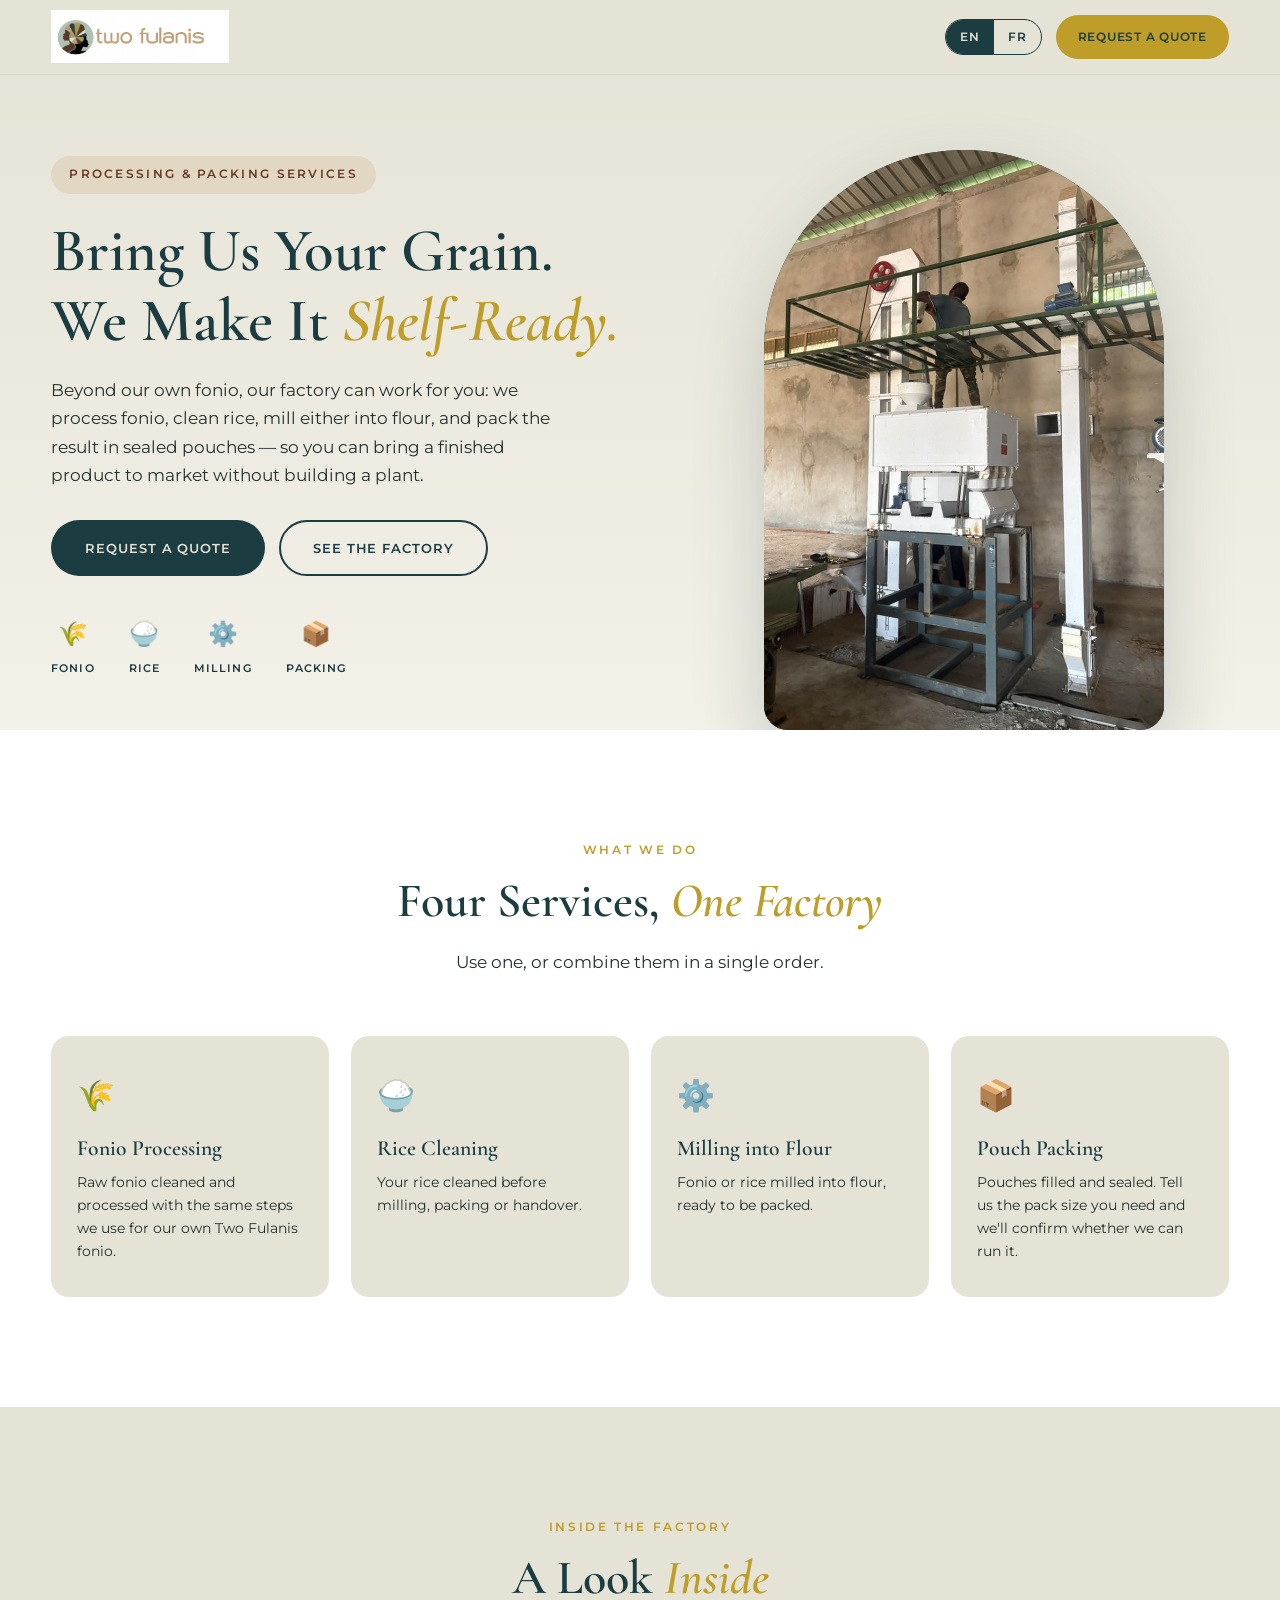
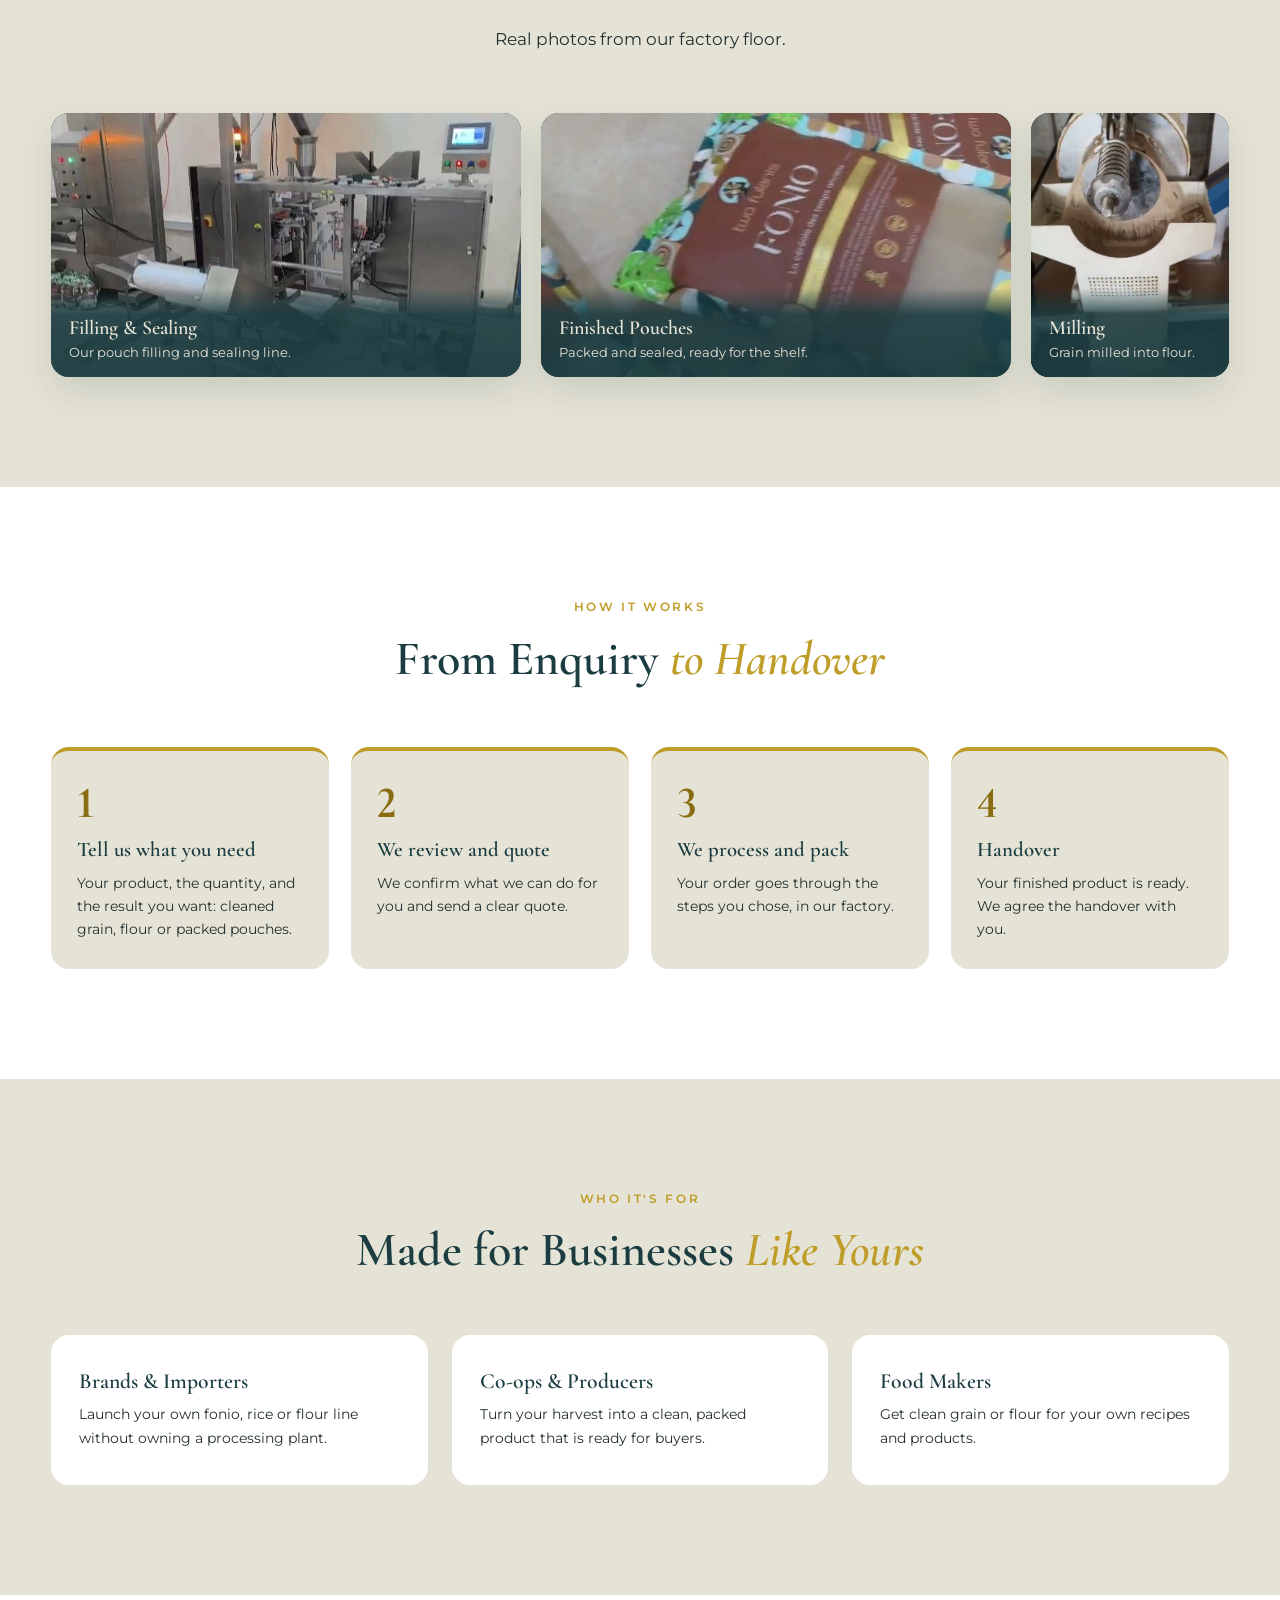
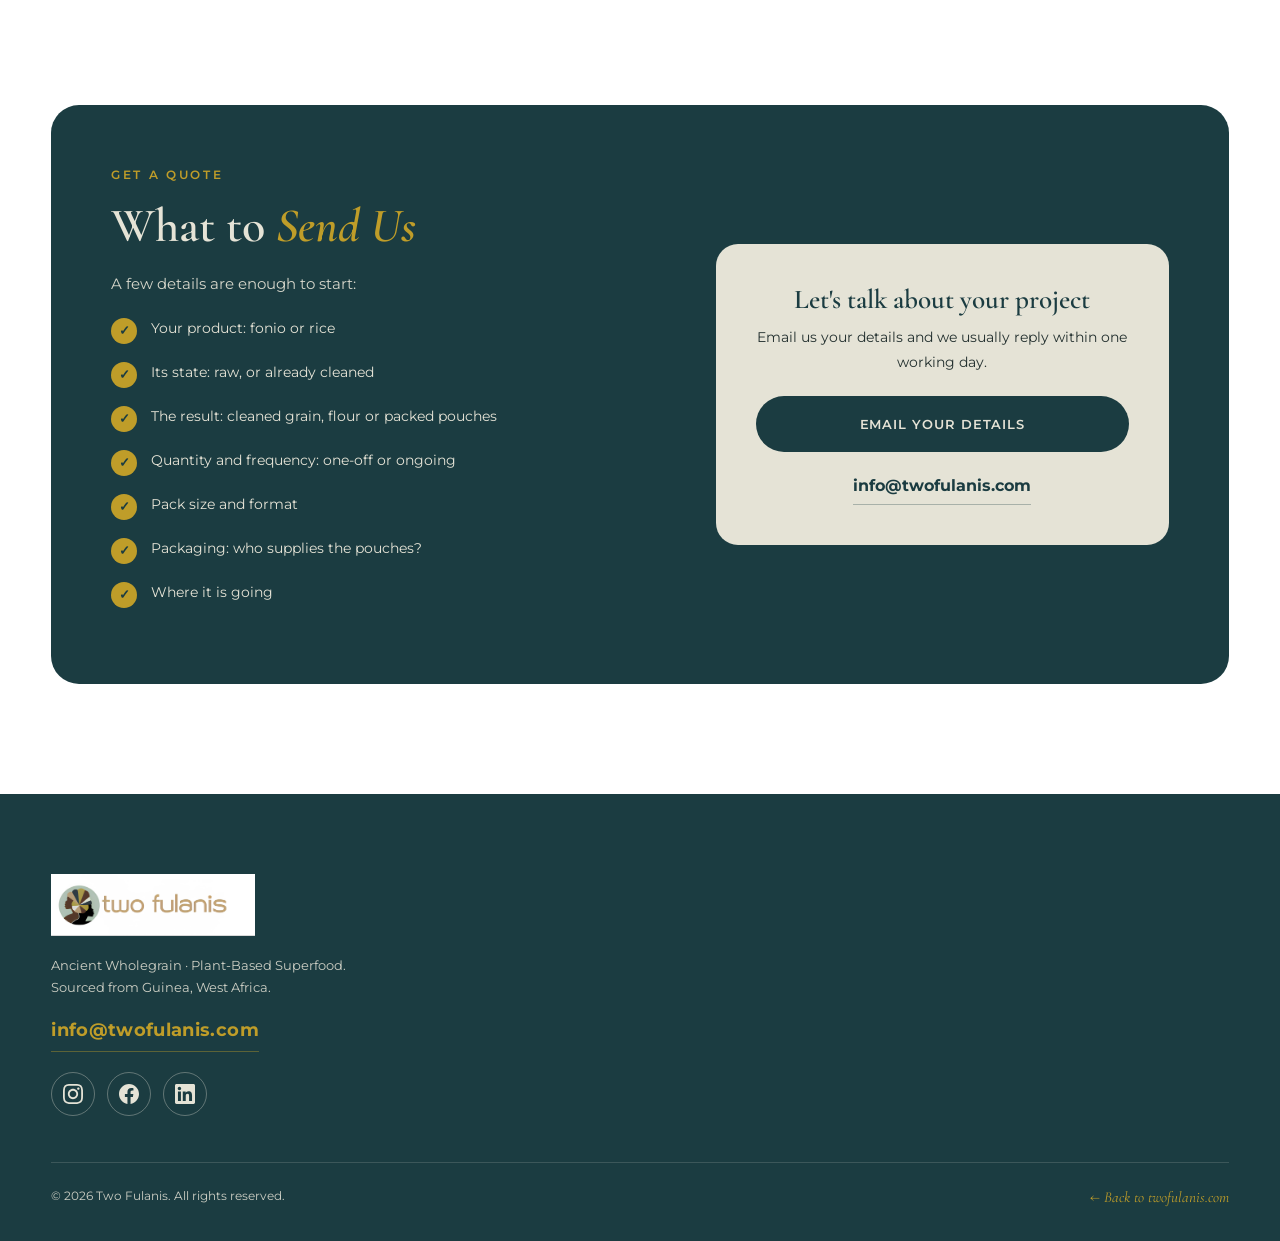
==== contract-processing/index.html @ 6b3ea6fb "Add unlisted processing and packing services page New page at /contract-processing/ pitching contrac" ====
<!DOCTYPE html>
<html lang="en">
<head>
<meta charset="UTF-8">
<meta name="viewport" content="width=device-width, initial-scale=1.0">
<title>Processing &amp; Packing Services — Two Fulanis</title>
<meta name="description" content="Fonio processing, rice cleaning, milling into flour, and pouch packing at the Two Fulanis factory in Guinea.">
<!-- Unlisted page: reachable only by direct link. Do not link it from the site, a sitemap or robots.txt. -->
<meta name="robots" content="noindex, nofollow">
<meta property="og:type" content="website">
<meta property="og:title" content="Processing &amp; Packing Services — Two Fulanis">
<meta property="og:description" content="We process fonio, clean rice, mill either into flour, and pack the result in sealed pouches.">
<meta property="og:url" content="https://twofulanis.com/contract-processing/">
<meta property="og:image" content="https://twofulanis.com/images/factory-line.jpg">
<link rel="preconnect" href="https://fonts.googleapis.com">
<link rel="preconnect" href="https://fonts.gstatic.com" crossorigin>
<link href="https://fonts.googleapis.com/css2?family=Cormorant+Garamond:ital,wght@0,400;0,500;0,600;0,700;1,400;1,500;1,600&family=Montserrat:wght@300;400;500;600;700&display=swap" rel="stylesheet">
<link rel="stylesheet" href="/style.css">
<link rel="stylesheet" href="/contract-processing/page.css">
</head>
<body>

<!-- ===== NAV ===== -->
<nav class="nav" id="navbar">
  <div class="container nav-inner">
    <a href="/" class="nav-logo"><img src="/images/img_01.png" alt="Two Fulanis — home" data-alt-fr="Two Fulanis — accueil"></a>
    <div class="nav-right">
      <div class="lang-toggle">
        <button id="btn-en" class="active" type="button" lang="en" aria-label="English" aria-pressed="true">EN</button>
        <button id="btn-fr" type="button" lang="fr" aria-label="Français" aria-pressed="false">FR</button>
      </div>
      <a href="mailto:info@twofulanis.com" data-mail class="nav-cta" data-en="Request a Quote" data-fr="Demander un devis">Request a Quote</a>
    </div>
  </div>
</nav>

<main id="main">

<!-- ===== HERO ===== -->
<section class="hero" id="top">
  <div class="container hero-grid">
    <div class="hero-text">
      <span class="hero-tag" data-en="Processing &amp; Packing Services" data-fr="Transformation et conditionnement à façon">Processing &amp; Packing Services</span>
      <h1 data-en="Bring Us Your Grain. <br>We Make It <em><span class='nb'>Shelf-Ready.</span></em>" data-fr="Confiez-nous vos céréales. <br>Nous les rendons <em>prêtes à la vente.</em>">Bring Us Your Grain. <br>We Make It <em><span class='nb'>Shelf-Ready.</span></em></h1>
      <p data-en="Beyond our own fonio, our factory can work for you: we process fonio, clean rice, mill either into flour, and pack the result in sealed pouches — so you can bring a finished product to market without building a plant." data-fr="En plus de notre propre fonio, notre usine peut travailler pour vous&nbsp;: nous transformons le fonio, nettoyons le riz, réduisons l'un ou l'autre en farine et conditionnons le produit en sachets scellés — pour que vous puissiez commercialiser un produit fini sans avoir à construire votre propre usine.">Beyond our own fonio, our factory can work for you: we process fonio, clean rice, mill either into flour, and pack the result in sealed pouches — so you can bring a finished product to market without building a plant.</p>
      <div class="hero-btns">
        <a href="mailto:info@twofulanis.com" data-mail class="btn btn-primary" data-en="Request a Quote" data-fr="Demander un devis">Request a Quote</a>
        <a href="#factory" class="btn btn-ghost" data-en="See the Factory" data-fr="Voir l'usine">See the Factory</a>
      </div>
      <div class="hero-badges">
        <div class="hbadge"><div class="ico" aria-hidden="true">🌾</div><div class="lbl" data-en="Fonio" data-fr="Fonio">Fonio</div></div>
        <div class="hbadge"><div class="ico" aria-hidden="true">🍚</div><div class="lbl" data-en="Rice" data-fr="Riz">Rice</div></div>
        <div class="hbadge"><div class="ico" aria-hidden="true">⚙️</div><div class="lbl" data-en="Milling" data-fr="Mouture">Milling</div></div>
        <div class="hbadge"><div class="ico" aria-hidden="true">📦</div><div class="lbl" data-en="Packing" data-fr="Conditionnement">Packing</div></div>
      </div>
    </div>
    <div class="hero-img">
      <img class="hero-photo" src="/images/factory-line.jpg" alt="Grain processing machine and bucket elevators in the Two Fulanis factory" data-alt-fr="Machine de transformation des grains et élévateurs à godets dans l'usine Two Fulanis" width="810" height="1080" fetchpriority="high">
    </div>
  </div>
</section>

<!-- ===== SERVICES ===== -->
<section class="section" id="services">
  <div class="container">
    <div class="why-head">
      <p class="eyebrow" data-en="What We Do" data-fr="Nos services">What We Do</p>
      <h2 data-en="Four Services, <em>One Factory</em>" data-fr="Quatre services, <em>une seule usine</em>">Four Services, <em>One Factory</em></h2>
      <p class="lead" data-en="Use one, or combine them in a single order." data-fr="Faites appel à un service ou combinez-les dans une même commande.">Use one, or combine them in a single order.</p>
    </div>
    <div class="why-grid">
      <div class="why-card">
        <div class="ico" aria-hidden="true">🌾</div>
        <h3 data-en="Fonio Processing" data-fr="Transformation du fonio">Fonio Processing</h3>
        <p data-en="Raw fonio cleaned and processed with the same steps we use for our own Two Fulanis fonio." data-fr="Fonio brut nettoyé et transformé selon les mêmes étapes que pour notre propre fonio Two Fulanis.">Raw fonio cleaned and processed with the same steps we use for our own Two Fulanis fonio.</p>
      </div>
      <div class="why-card">
        <div class="ico" aria-hidden="true">🍚</div>
        <h3 data-en="Rice Cleaning" data-fr="Nettoyage du riz">Rice Cleaning</h3>
        <p data-en="Your rice cleaned before milling, packing or handover." data-fr="Votre riz nettoyé avant mouture, conditionnement ou mise à disposition.">Your rice cleaned before milling, packing or handover.</p>
      </div>
      <div class="why-card">
        <div class="ico" aria-hidden="true">⚙️</div>
        <h3 data-en="Milling into Flour" data-fr="Mouture en farine">Milling into Flour</h3>
        <p data-en="Fonio or rice milled into flour, ready to be packed." data-fr="Fonio ou riz moulu en farine, prêt à être conditionné.">Fonio or rice milled into flour, ready to be packed.</p>
      </div>
      <div class="why-card">
        <div class="ico" aria-hidden="true">📦</div>
        <h3 data-en="Pouch Packing" data-fr="Conditionnement en sachets">Pouch Packing</h3>
        <p data-en="Pouches filled and sealed. Tell us the pack size you need and we'll confirm whether we can run it." data-fr="Sachets remplis et scellés. Indiquez-nous le format souhaité et nous vous confirmerons sa faisabilité.">Pouches filled and sealed. Tell us the pack size you need and we'll confirm whether we can run it.</p>
      </div>
    </div>
  </div>
</section>

<!-- ===== INSIDE THE FACTORY ===== -->
<section class="section factory" id="factory">
  <div class="container">
    <div class="why-head">
      <p class="eyebrow" data-en="Inside the Factory" data-fr="Au cœur de l'usine">Inside the Factory</p>
      <h2 data-en="A Look <em>Inside</em>" data-fr="Notre usine <em>en images</em>">A Look <em>Inside</em></h2>
      <p class="lead" data-en="Real photos from our factory floor." data-fr="De vraies photos, prises dans notre usine.">Real photos from our factory floor.</p>
    </div>
    <div class="reel-row">
      <figure class="reel land">
        <img src="/images/factory-pouch-line.jpg" alt="Pouch filling and sealing machine in the factory" data-alt-fr="Machine de remplissage et de scellage des sachets dans l'usine" width="640" height="360" loading="lazy" decoding="async">
        <figcaption>
          <strong data-en="Filling &amp; Sealing" data-fr="Remplissage et scellage">Filling &amp; Sealing</strong>
          <span data-en="Our pouch filling and sealing line." data-fr="Notre ligne de remplissage et de scellage des sachets.">Our pouch filling and sealing line.</span>
        </figcaption>
      </figure>
      <figure class="reel land">
        <img src="/images/factory-pouches.jpg" alt="A finished Two Fulanis fonio pouch" data-alt-fr="Un sachet de fonio Two Fulanis fini" width="640" height="360" loading="lazy" decoding="async">
        <figcaption>
          <strong data-en="Finished Pouches" data-fr="Sachets finis">Finished Pouches</strong>
          <span data-en="Packed and sealed, ready for the shelf." data-fr="Conditionnés et scellés, prêts pour la mise en rayon.">Packed and sealed, ready for the shelf.</span>
        </figcaption>
      </figure>
      <figure class="reel port">
        <img src="/images/factory-milling.jpg" alt="A mill discharging ground grain" data-alt-fr="Un moulin déversant du grain moulu" width="478" height="850" loading="lazy" decoding="async">
        <figcaption>
          <strong data-en="Milling" data-fr="Mouture">Milling</strong>
          <span data-en="Grain milled into flour." data-fr="Grain moulu en farine.">Grain milled into flour.</span>
        </figcaption>
      </figure>
    </div>
  </div>
</section>

<!-- ===== HOW IT WORKS ===== -->
<section class="section" id="how">
  <div class="container">
    <div class="why-head">
      <p class="eyebrow" data-en="How It Works" data-fr="Comment ça fonctionne">How It Works</p>
      <h2 data-en="From Enquiry <em>to Handover</em>" data-fr="De la demande <em>au produit fini</em>">From Enquiry <em>to Handover</em></h2>
    </div>
    <div class="steps">
      <div class="step-card">
        <div class="step-num" aria-hidden="true">1</div>
        <h3 data-en="Tell us what you need" data-fr="Dites-nous ce qu'il vous faut">Tell us what you need</h3>
        <p data-en="Your product, the quantity, and the result you want: cleaned grain, flour or packed pouches." data-fr="Votre produit, la quantité et le résultat souhaité&nbsp;: grain nettoyé, farine ou produit conditionné en sachets.">Your product, the quantity, and the result you want: cleaned grain, flour or packed pouches.</p>
      </div>
      <div class="step-card">
        <div class="step-num" aria-hidden="true">2</div>
        <h3 data-en="We review and quote" data-fr="Nous étudions et chiffrons votre demande">We review and quote</h3>
        <p data-en="We confirm what we can do for you and send a clear quote." data-fr="Nous confirmons ce que nous pouvons faire pour vous et vous envoyons un devis clair.">We confirm what we can do for you and send a clear quote.</p>
      </div>
      <div class="step-card">
        <div class="step-num" aria-hidden="true">3</div>
        <h3 data-en="We process and pack" data-fr="Nous transformons et conditionnons">We process and pack</h3>
        <p data-en="Your order goes through the steps you chose, in our factory." data-fr="Votre commande suit les étapes choisies, dans notre usine.">Your order goes through the steps you chose, in our factory.</p>
      </div>
      <div class="step-card">
        <div class="step-num" aria-hidden="true">4</div>
        <h3 data-en="Handover" data-fr="Mise à disposition">Handover</h3>
        <p data-en="Your finished product is ready. We agree the handover with you." data-fr="Votre produit fini est prêt. Nous convenons avec vous des modalités de mise à disposition.">Your finished product is ready. We agree the handover with you.</p>
      </div>
    </div>
  </div>
</section>

<!-- ===== WHO IT'S FOR ===== -->
<section class="section who" id="who">
  <div class="container">
    <div class="wholesale-head">
      <p class="eyebrow" data-en="Who It's For" data-fr="Pour qui&nbsp;?">Who It's For</p>
      <h2 data-en="Made for Businesses <em>Like Yours</em>" data-fr="Conçu pour des entreprises <em>comme la vôtre</em>">Made for Businesses <em>Like Yours</em></h2>
    </div>
    <div class="ws-grid">
      <div class="ws-card">
        <h3 data-en="Brands &amp; Importers" data-fr="Marques et importateurs">Brands &amp; Importers</h3>
        <p data-en="Launch your own fonio, rice or flour line without owning a processing plant." data-fr="Lancez votre propre gamme de fonio, de riz ou de farine sans posséder d'usine de transformation.">Launch your own fonio, rice or flour line without owning a processing plant.</p>
      </div>
      <div class="ws-card">
        <h3 data-en="Co-ops &amp; Producers" data-fr="Coopératives et producteurs">Co-ops &amp; Producers</h3>
        <p data-en="Turn your harvest into a clean, packed product that is ready for buyers." data-fr="Valorisez votre récolte&nbsp;: un produit propre et conditionné, prêt pour vos acheteurs.">Turn your harvest into a clean, packed product that is ready for buyers.</p>
      </div>
      <div class="ws-card">
        <h3 data-en="Food Makers" data-fr="Entreprises agroalimentaires">Food Makers</h3>
        <p data-en="Get clean grain or flour for your own recipes and products." data-fr="Obtenez des céréales nettoyées ou de la farine pour vos propres recettes et produits.">Get clean grain or flour for your own recipes and products.</p>
      </div>
    </div>
  </div>
</section>

<!-- ===== GET A QUOTE ===== -->
<section class="section quote" id="quote">
  <div class="container">
    <div class="cta-panel">
      <div>
        <p class="eyebrow" data-en="Get a Quote" data-fr="Obtenir un devis">Get a Quote</p>
        <h2 data-en="What to <em>Send Us</em>" data-fr="Les informations <em>à nous transmettre</em>">What to <em>Send Us</em></h2>
        <p class="cta-intro" data-en="A few details are enough to start:" data-fr="Quelques informations suffisent pour commencer&nbsp;:">A few details are enough to start:</p>
        <ul class="impact-list">
          <li><span class="tick" aria-hidden="true">✓</span><span data-en="Your product: fonio or rice" data-fr="Votre produit&nbsp;: fonio ou riz">Your product: fonio or rice</span></li>
          <li><span class="tick" aria-hidden="true">✓</span><span data-en="Its state: raw, or already cleaned" data-fr="Son état&nbsp;: brut ou déjà nettoyé">Its state: raw, or already cleaned</span></li>
          <li><span class="tick" aria-hidden="true">✓</span><span data-en="The result: cleaned grain, flour or packed pouches" data-fr="Le résultat&nbsp;: grain nettoyé, farine ou produit conditionné en sachets">The result: cleaned grain, flour or packed pouches</span></li>
          <li><span class="tick" aria-hidden="true">✓</span><span data-en="Quantity and frequency: one-off or ongoing" data-fr="La quantité et la fréquence&nbsp;: commande ponctuelle ou régulière">Quantity and frequency: one-off or ongoing</span></li>
          <li><span class="tick" aria-hidden="true">✓</span><span data-en="Pack size and format" data-fr="Le format et le poids des sachets">Pack size and format</span></li>
          <li><span class="tick" aria-hidden="true">✓</span><span data-en="Packaging: who supplies the pouches?" data-fr="L'emballage&nbsp;: qui fournit les sachets&nbsp;?">Packaging: who supplies the pouches?</span></li>
          <li><span class="tick" aria-hidden="true">✓</span><span data-en="Where it is going" data-fr="La destination">Where it is going</span></li>
        </ul>
      </div>
      <div class="cta-card">
        <h3 data-en="Let's talk about your project" data-fr="Parlons de votre projet">Let's talk about your project</h3>
        <p data-en="Email us your details and we usually reply within one working day." data-fr="Envoyez-nous ces informations par e-mail&nbsp;: nous répondons en général sous un jour ouvré.">Email us your details and we usually reply within one working day.</p>
        <a href="mailto:info@twofulanis.com" data-mail class="btn btn-primary" data-en="Email Your Details" data-fr="Envoyer ma demande">Email Your Details</a>
        <a href="mailto:info@twofulanis.com" data-mail class="cta-email">info@twofulanis.com</a>
      </div>
    </div>
  </div>
</section>

</main>

<!-- ===== FOOTER ===== -->
<footer class="footer">
  <div class="container">
    <div class="pfoot">
      <div>
        <img src="/images/img_01.png" alt="Two Fulanis">
        <p data-en="Ancient Wholegrain · Plant-Based Superfood. <br>Sourced from Guinea, West Africa." data-fr="Grain Entier Ancien · Superaliment Végétal. <br>Sourcé en Guinée, Afrique de l'Ouest.">Ancient Wholegrain · Plant-Based Superfood. <br>Sourced from Guinea, West Africa.</p>
        <p><a href="mailto:info@twofulanis.com" class="footer-email">info@twofulanis.com</a></p>
        <div class="footer-social">
          <a href="https://www.instagram.com/two_fulanis" target="_blank" rel="noopener noreferrer" aria-label="Instagram">
            <svg viewBox="0 0 24 24" aria-hidden="true" focusable="false"><path d="M12 2.163c3.204 0 3.584.012 4.85.07 3.252.148 4.771 1.691 4.919 4.919.058 1.265.069 1.645.069 4.849 0 3.205-.012 3.584-.069 4.849-.149 3.225-1.664 4.771-4.919 4.919-1.266.058-1.644.07-4.85.07-3.204 0-3.584-.012-4.849-.07-3.26-.149-4.771-1.699-4.919-4.92-.058-1.265-.07-1.644-.07-4.849 0-3.204.013-3.583.07-4.849.149-3.227 1.664-4.771 4.919-4.919 1.266-.057 1.645-.069 4.849-.069zm0-2.163c-3.259 0-3.667.014-4.947.072-4.358.2-6.78 2.618-6.98 6.98-.059 1.281-.073 1.689-.073 4.948 0 3.259.014 3.668.072 4.948.2 4.358 2.618 6.78 6.98 6.98 1.281.058 1.689.072 4.948.072 3.259 0 3.668-.014 4.948-.072 4.351-.2 6.78-2.618 6.98-6.98.059-1.28.073-1.689.073-4.948 0-3.259-.014-3.667-.072-4.947-.196-4.354-2.617-6.78-6.979-6.98-1.281-.059-1.69-.073-4.949-.073zm0 5.838c-3.403 0-6.162 2.759-6.162 6.162s2.759 6.163 6.162 6.163 6.162-2.759 6.162-6.163c0-3.403-2.759-6.162-6.162-6.162zm0 10.162c-2.209 0-4-1.79-4-4 0-2.209 1.791-4 4-4s4 1.791 4 4c0 2.21-1.791 4-4 4zm6.406-11.845c-.796 0-1.441.645-1.441 1.44s.645 1.44 1.441 1.44c.795 0 1.439-.645 1.439-1.44s-.644-1.44-1.439-1.44z"/></svg>
          </a>
          <a href="https://www.facebook.com/410612178807908" target="_blank" rel="noopener noreferrer" aria-label="Facebook">
            <svg viewBox="0 0 24 24" aria-hidden="true" focusable="false"><path d="M24 12.073c0-6.627-5.373-12-12-12s-12 5.373-12 12c0 5.99 4.388 10.954 10.125 11.854v-8.385H7.078v-3.47h3.047V9.43c0-3.007 1.792-4.669 4.533-4.669 1.312 0 2.686.235 2.686.235v2.953H15.83c-1.491 0-1.956.925-1.956 1.874v2.25h3.328l-.532 3.47h-2.796v8.385C19.612 23.027 24 18.062 24 12.073z"/></svg>
          </a>
          <a href="https://www.linkedin.com/company/two-fulanis" target="_blank" rel="noopener noreferrer" aria-label="LinkedIn">
            <svg viewBox="0 0 24 24" aria-hidden="true" focusable="false"><path d="M20.447 20.452h-3.554v-5.569c0-1.328-.027-3.037-1.852-3.037-1.853 0-2.136 1.445-2.136 2.939v5.667H9.351V9h3.414v1.561h.046c.477-.9 1.637-1.85 3.37-1.85 3.601 0 4.267 2.37 4.267 5.455v6.286zM5.337 7.433c-1.144 0-2.063-.926-2.063-2.065 0-1.138.92-2.063 2.063-2.063 1.14 0 2.064.925 2.064 2.063 0 1.139-.925 2.065-2.064 2.065zm1.782 13.019H3.555V9h3.564v11.452zM22.225 0H1.771C.792 0 0 .774 0 1.729v20.542C0 23.227.792 24 1.771 24h20.451C23.2 24 24 23.227 24 22.271V1.729C24 .774 23.2 0 22.222 0h.003z"/></svg>
          </a>
        </div>
      </div>
    </div>
    <div class="footer-bottom">
      <span data-en="© 2026 Two Fulanis. All rights reserved." data-fr="© 2026 Two Fulanis. Tous droits réservés.">© 2026 Two Fulanis. All rights reserved.</span>
      <a href="/" class="tag" data-en="← Back to twofulanis.com" data-fr="← Retour à twofulanis.com">← Back to twofulanis.com</a>
    </div>
  </div>
</footer>

<script src="/contract-processing/page.js"></script>
</body>
</html>
---- style.css ----
:root{
  --teal:#1b3c41;
  --gold:#bf9d29;
  --brown:#663a24;
  --sage:#a1c5b4;
  --sand:#cc9f74;
  --cream:#e5e3d6;
  --white:#ffffff;
  --ink:#23302f;
  --display:'Cormorant Garamond',serif;
  --body:'Montserrat',sans-serif;
}
*{margin:0;padding:0;box-sizing:border-box;}
html{scroll-behavior:smooth;-webkit-text-size-adjust:100%;}
body{font-family:var(--body);color:var(--ink);background:var(--white);line-height:1.7;overflow-x:hidden;}
img{max-width:100%;display:block;}
a{text-decoration:none;color:inherit;}
button{font-family:var(--body);cursor:pointer;}
.container{width:min(1180px,92%);margin:0 auto;}
.eyebrow{font-size:.75rem;letter-spacing:.22em;text-transform:uppercase;font-weight:600;color:var(--gold);margin-bottom:14px;}
h1,h2,h3{font-family:var(--display);font-weight:600;line-height:1.15;color:var(--teal);}
h2{font-size:clamp(1.9rem,4.5vw,3rem);margin-bottom:18px;}
h2 em,h1 em{font-style:italic;color:var(--gold);}
.section{padding:clamp(64px,9vw,110px) 0;}
.lead{font-size:clamp(.95rem,1.6vw,1.05rem);max-width:640px;}

/* ===== NAV ===== */
.nav{position:fixed;top:0;left:0;right:0;z-index:1000;background:rgba(229,227,214,.94);backdrop-filter:blur(10px);border-bottom:1px solid rgba(27,60,65,.08);transition:box-shadow .3s;}
.nav.scrolled{box-shadow:0 4px 24px rgba(27,60,65,.1);}
.nav-inner{display:flex;align-items:center;justify-content:space-between;gap:18px;padding:10px 0;}
.nav-logo img{height:54px;width:auto;}
.nav-links{display:flex;gap:26px;list-style:none;align-items:center;}
.nav-links a{font-size:.8rem;font-weight:500;letter-spacing:.06em;text-transform:uppercase;color:var(--teal);transition:color .2s;padding:8px 0;}
.nav-links a:hover{color:var(--gold);}
.nav-right{display:flex;align-items:center;gap:14px;}
.lang-toggle{display:flex;border:1.5px solid var(--teal);border-radius:30px;overflow:hidden;}
.lang-toggle button{background:transparent;border:none;padding:7px 14px;font-size:.72rem;font-weight:600;letter-spacing:.08em;color:var(--teal);transition:.2s;min-height:34px;}
.lang-toggle button.active{background:var(--teal);color:var(--cream);}
.nav-cta{background:var(--gold);color:var(--teal);padding:11px 22px;border-radius:30px;font-size:.78rem;font-weight:600;letter-spacing:.06em;text-transform:uppercase;transition:.25s;white-space:nowrap;}
.nav-cta:hover{background:var(--teal);color:var(--cream);}
.burger{display:none;background:transparent;border:none;width:46px;height:46px;flex-direction:column;justify-content:center;align-items:center;gap:6px;}
.burger span{display:block;width:26px;height:2.5px;background:var(--teal);border-radius:2px;transition:.3s;}
.burger.open span:nth-child(1){transform:translateY(8.5px) rotate(45deg);}
.burger.open span:nth-child(2){opacity:0;}
.burger.open span:nth-child(3){transform:translateY(-8.5px) rotate(-45deg);}
.mobile-menu{display:none;position:fixed;top:74px;left:0;right:0;bottom:0;background:var(--cream);z-index:999;padding:28px 6% 60px;flex-direction:column;gap:6px;overflow-y:auto;}
.mobile-menu.open{display:flex;}
.mobile-menu a{font-size:1.05rem;font-weight:500;color:var(--teal);padding:14px 4px;border-bottom:1px solid rgba(27,60,65,.1);}
.mobile-menu .nav-cta{margin-top:22px;text-align:center;padding:16px;border-radius:40px;font-size:.9rem;}
.mobile-menu .lang-toggle{margin-top:18px;align-self:flex-start;}
body.menu-locked{overflow:hidden;}

/* ===== HERO ===== */
.hero{padding:150px 0 0;background:linear-gradient(180deg,var(--cream) 0%,#f3f1e8 100%);overflow:hidden;}
.hero-grid{display:grid;grid-template-columns:1.05fr .95fr;gap:clamp(28px,5vw,64px);align-items:center;}
.hero-tag{display:inline-block;font-size:.72rem;letter-spacing:.2em;text-transform:uppercase;font-weight:600;color:var(--brown);background:rgba(204,159,116,.22);padding:9px 18px;border-radius:30px;margin-bottom:22px;}
.hero h1{font-size:clamp(2.5rem,6.4vw,4.4rem);margin-bottom:20px;}
.hero p{max-width:520px;margin-bottom:30px;font-size:clamp(.95rem,1.6vw,1.05rem);}
.hero-btns{display:flex;gap:14px;flex-wrap:wrap;margin-bottom:38px;}
.btn{display:inline-block;padding:15px 32px;border-radius:40px;font-size:.82rem;font-weight:600;letter-spacing:.07em;text-transform:uppercase;transition:.25s;border:2px solid transparent;}
.btn-primary{background:var(--teal);color:var(--cream);}
.btn-primary:hover{background:var(--gold);color:var(--teal);}
.btn-ghost{border-color:var(--teal);color:var(--teal);}
.btn-ghost:hover{background:var(--teal);color:var(--cream);}
.hero-badges{display:flex;gap:clamp(14px,3vw,34px);flex-wrap:wrap;padding-bottom:46px;}
.hbadge{text-align:center;}
.hbadge .ico{font-size:1.5rem;}
.hbadge .lbl{font-size:.68rem;letter-spacing:.1em;text-transform:uppercase;font-weight:600;color:var(--teal);margin-top:4px;}
.hero-img{position:relative;}
.hero-img img{width:100%;height:clamp(380px,52vw,620px);object-fit:cover;border-radius:300px 300px 24px 24px;box-shadow:0 30px 70px rgba(27,60,65,.22);}

/* ===== MARQUEE ===== */
.marquee{background:var(--teal);padding:16px 0;overflow:hidden;white-space:nowrap;}
.marquee-track{display:inline-block;animation:scroll 30s linear infinite;}
.marquee-track span{color:var(--cream);font-size:.78rem;letter-spacing:.18em;text-transform:uppercase;font-weight:500;margin:0 26px;}
.marquee-track .dot{color:var(--gold);}
@keyframes scroll{from{transform:translateX(0)}to{transform:translateX(-50%)}}
@media (prefers-reduced-motion:reduce){.marquee-track{animation:none;}html{scroll-behavior:auto;}}

/* ===== STORY ===== */
.story{background:var(--white);}
.story-grid{display:grid;grid-template-columns:.95fr 1.05fr;gap:clamp(30px,5vw,70px);align-items:center;}
.story-imgs{position:relative;}
.story-imgs .main{width:100%;height:clamp(340px,46vw,520px);object-fit:cover;border-radius:20px;}
.story-imgs .float{position:absolute;width:42%;height:46%;object-fit:cover;border-radius:16px;border:6px solid var(--white);bottom:-34px;right:-14px;box-shadow:0 18px 44px rgba(27,60,65,.2);}
.story-text p{margin-bottom:16px;font-size:.95rem;}
.stats{display:flex;gap:clamp(18px,4vw,44px);flex-wrap:wrap;margin-top:34px;}
.stat .num{font-family:var(--display);font-size:clamp(2rem,4vw,2.7rem);font-weight:700;color:var(--gold);line-height:1;}
.stat .cap{font-size:.72rem;letter-spacing:.06em;text-transform:uppercase;font-weight:600;color:var(--teal);margin-top:6px;}

/* ===== FARM ===== */
.farm{background:var(--cream);}
.farm-head{text-align:center;max-width:680px;margin:0 auto clamp(36px,6vw,60px);}
.farm-head .lead{margin:0 auto;}
.farm-grid{display:grid;grid-template-columns:repeat(4,1fr);gap:22px;}
.farm-card{background:var(--white);border-radius:18px;overflow:hidden;box-shadow:0 10px 30px rgba(27,60,65,.08);display:flex;flex-direction:column;}
.farm-card img{width:100%;height:220px;object-fit:cover;}
.farm-card .fc-body{padding:22px;}
.farm-card .step{font-size:.7rem;letter-spacing:.16em;text-transform:uppercase;font-weight:700;color:var(--gold);margin-bottom:8px;}
.farm-card p{font-size:.85rem;}
.facility{margin-top:clamp(36px,6vw,56px);background:var(--teal);border-radius:24px;padding:clamp(30px,5vw,56px);color:var(--cream);display:grid;grid-template-columns:1fr;gap:18px;text-align:center;}
.facility-img{width:100%;max-height:340px;object-fit:cover;border-radius:16px;margin-bottom:8px;}
.facility h3{color:var(--cream);font-size:clamp(1.5rem,3.4vw,2.2rem);}
.facility h3 em{color:var(--gold);font-style:italic;}
.facility p{max-width:760px;margin:0 auto;font-size:.93rem;color:rgba(229,227,214,.92);}

/* ===== WHY ===== */
.why-head{text-align:center;max-width:660px;margin:0 auto clamp(36px,6vw,60px);}
.why-head .lead{margin:0 auto;}
.why-grid{display:grid;grid-template-columns:repeat(4,1fr);gap:22px;}
.why-card{background:var(--cream);border-radius:18px;padding:34px 26px;transition:transform .25s,box-shadow .25s;}
.why-card:hover{transform:translateY(-6px);box-shadow:0 18px 40px rgba(27,60,65,.12);}
.why-card .ico{font-size:1.9rem;margin-bottom:14px;}
.why-card h3{font-size:1.35rem;margin-bottom:10px;}
.why-card p{font-size:.85rem;}

/* ===== PRODUCTS ===== */
.shop{background:linear-gradient(180deg,#f7f6ef,var(--white));}
.shop-head{text-align:center;max-width:700px;margin:0 auto clamp(36px,6vw,56px);}
.shop-head .lead{margin:0 auto;}
.shop-grid{display:grid;grid-template-columns:repeat(2,1fr);gap:clamp(22px,4vw,40px);max-width:920px;margin:0 auto;}
.product{background:var(--white);border:1px solid rgba(27,60,65,.1);border-radius:22px;overflow:hidden;box-shadow:0 12px 34px rgba(27,60,65,.08);display:flex;flex-direction:column;}
.product img{width:100%;height:clamp(280px,38vw,380px);object-fit:cover;}
.product .p-body{padding:26px;display:flex;flex-direction:column;flex:1;}
.product h3{font-size:1.6rem;margin-bottom:4px;}
.product .p-sub{font-size:.72rem;letter-spacing:.12em;text-transform:uppercase;font-weight:600;color:var(--gold);margin-bottom:12px;}
.product p{font-size:.88rem;}
.shop-cta{text-align:center;margin-top:clamp(30px,5vw,46px);}

/* ===== GALLERY ===== */
.gallery{padding:0 0 clamp(64px,9vw,100px);}
.gallery-grid{display:grid;grid-template-columns:repeat(3,1fr);gap:14px;}
.gallery-grid img{width:100%;height:clamp(200px,28vw,300px);object-fit:cover;border-radius:14px;transition:transform .3s;}
.gallery-grid img:hover{transform:scale(1.02);}

/* ===== FOUNDERS ===== */
.founders{background:var(--cream);}
.founders-head{text-align:center;margin-bottom:clamp(36px,6vw,60px);}
.founders-grid{display:grid;grid-template-columns:1fr 1fr;gap:clamp(28px,5vw,60px);align-items:start;}
.founder-col img{width:100%;aspect-ratio:4/5;object-fit:cover;border-radius:18px;box-shadow:0 18px 44px rgba(27,60,65,.16);margin-bottom:24px;}
.founder-col .eyebrow{margin-bottom:8px;}
.founder-col h3{font-size:clamp(1.5rem,3vw,2rem);margin-bottom:14px;}
.founder-col p{font-size:.9rem;margin-bottom:14px;}
.founder-col .sig{font-family:var(--display);font-style:italic;font-size:1.05rem;color:var(--brown);}

/* ===== RECIPES ===== */
.chef-box{display:grid;grid-template-columns:300px 1fr;gap:clamp(24px,4vw,46px);align-items:center;background:var(--white);border:1px solid rgba(27,60,65,.1);border-radius:22px;padding:clamp(22px,4vw,40px);margin-bottom:clamp(36px,6vw,56px);box-shadow:0 12px 34px rgba(27,60,65,.07);}
.chef-box img{width:100%;aspect-ratio:1/1;object-fit:cover;border-radius:50%;max-width:300px;margin:0 auto;}
.chef-box h3{font-size:clamp(1.4rem,3vw,1.9rem);margin-bottom:12px;}
.chef-box p{font-size:.9rem;margin-bottom:12px;}
.chef-box .quote{font-family:var(--display);font-style:italic;font-size:1.15rem;color:var(--brown);}
.recipes-head{text-align:center;margin-bottom:clamp(32px,5vw,50px);}
.recipes-grid{display:grid;grid-template-columns:repeat(3,1fr);gap:24px;}
.recipe-card{background:var(--white);border-radius:18px;overflow:hidden;box-shadow:0 12px 30px rgba(27,60,65,.09);cursor:pointer;transition:transform .25s,box-shadow .25s;border:none;text-align:left;padding:0;font-family:var(--body);}
.recipe-card:hover{transform:translateY(-6px);box-shadow:0 20px 44px rgba(27,60,65,.16);}
.recipe-card img{width:100%;height:230px;object-fit:cover;}
.recipe-card .rbody{padding:20px 22px 24px;}
.recipe-card .rtag{font-size:.7rem;letter-spacing:.14em;text-transform:uppercase;font-weight:700;color:var(--gold);margin-bottom:8px;}
.recipe-card h3{font-size:1.25rem;line-height:1.25;}
.recipe-card .see{display:inline-block;margin-top:12px;font-size:.74rem;font-weight:600;letter-spacing:.08em;text-transform:uppercase;color:var(--teal);border-bottom:2px solid var(--gold);padding-bottom:2px;}

/* ===== MODAL ===== */
.modal-overlay{display:none;position:fixed;inset:0;background:rgba(27,60,65,.6);z-index:2000;padding:18px;overflow-y:auto;}
.modal-overlay.open{display:flex;align-items:flex-start;justify-content:center;}
.modal{background:var(--white);border-radius:20px;max-width:760px;width:100%;margin:auto;overflow:hidden;position:relative;animation:pop .25s ease;}
@keyframes pop{from{transform:translateY(16px);opacity:0}to{transform:none;opacity:1}}
.modal-close{position:absolute;top:14px;right:14px;width:44px;height:44px;border-radius:50%;border:none;background:rgba(229,227,214,.95);color:var(--teal);font-size:1.2rem;font-weight:700;z-index:2;display:flex;align-items:center;justify-content:center;}
.modal img{width:100%;height:clamp(200px,32vw,300px);object-fit:cover;}
.modal-body{padding:clamp(22px,4vw,40px);}
.modal-body h3{font-size:clamp(1.5rem,3.4vw,2rem);margin-bottom:6px;}
.modal-body .rtag{font-size:.72rem;letter-spacing:.14em;text-transform:uppercase;font-weight:700;color:var(--gold);margin-bottom:18px;}
.modal-meta{display:flex;gap:26px;flex-wrap:wrap;background:var(--cream);border-radius:14px;padding:16px 22px;margin-bottom:24px;}
.modal-meta div{font-size:.8rem;}
.modal-meta .lbl{display:block;font-size:.66rem;letter-spacing:.12em;text-transform:uppercase;font-weight:700;color:var(--brown);}
.modal-body h4{font-family:var(--display);font-size:1.3rem;color:var(--teal);margin:22px 0 10px;}
.modal-body ul,.modal-body ol{padding-left:22px;font-size:.88rem;}
.modal-body li{margin-bottom:7px;}

/* ===== IMPACT ===== */
.impact{background:var(--teal);color:var(--cream);}
.impact h2{color:var(--cream);}
.impact-grid{display:grid;grid-template-columns:1.05fr .95fr;gap:clamp(30px,5vw,70px);align-items:center;}
.impact p{font-size:.93rem;color:rgba(229,227,214,.92);margin-bottom:14px;}
.impact-list{list-style:none;margin-top:24px;}
.impact-list li{display:flex;gap:14px;align-items:flex-start;margin-bottom:16px;font-size:.9rem;}
.impact-list .tick{flex:0 0 26px;height:26px;border-radius:50%;background:var(--gold);color:var(--teal);display:flex;align-items:center;justify-content:center;font-weight:700;font-size:.8rem;margin-top:2px;}
.impact-img img{width:100%;height:clamp(320px,44vw,520px);object-fit:cover;border-radius:22px;box-shadow:0 24px 60px rgba(0,0,0,.3);}

/* ===== WHOLESALE ===== */
.wholesale-head{text-align:center;max-width:700px;margin:0 auto clamp(36px,6vw,56px);}
.wholesale-head .lead{margin:0 auto;}
.ws-grid{display:grid;grid-template-columns:repeat(3,1fr);gap:24px;}
.ws-card{background:var(--cream);border-radius:18px;padding:34px 28px;}
.ws-card h3{font-size:1.35rem;margin-bottom:10px;}
.ws-card p{font-size:.87rem;}
.ws-cta{text-align:center;margin-top:clamp(30px,5vw,46px);}

/* ===== CONTACT ===== */
.contact{background:var(--cream);}
.contact-head{text-align:center;max-width:680px;margin:0 auto clamp(34px,5vw,50px);}
.contact-head .lead{margin:0 auto;}
.form{max-width:720px;margin:0 auto;background:var(--white);border-radius:22px;padding:clamp(24px,5vw,46px);box-shadow:0 16px 44px rgba(27,60,65,.1);}
.form-row{display:grid;grid-template-columns:1fr 1fr;gap:18px;}
.field{margin-bottom:18px;}
.field label{display:block;font-size:.72rem;letter-spacing:.1em;text-transform:uppercase;font-weight:600;color:var(--teal);margin-bottom:7px;}
.field input,.field select,.field textarea{width:100%;border:1.5px solid rgba(27,60,65,.18);border-radius:12px;padding:14px 16px;font-family:var(--body);font-size:.92rem;color:var(--ink);background:#fbfaf5;min-height:48px;}
.field textarea{min-height:130px;resize:vertical;}
.field input:focus,.field select:focus,.field textarea:focus{outline:2px solid var(--gold);border-color:var(--gold);}
.form .btn{width:100%;border:none;font-size:.88rem;}
.form-success{display:none;margin-top:16px;background:rgba(161,197,180,.3);border:1.5px solid var(--sage);color:var(--teal);border-radius:12px;padding:14px 18px;font-size:.86rem;font-weight:500;}
.form-success.show{display:block;}
.form-error{display:none;margin-top:16px;background:rgba(204,159,116,.18);border:1.5px solid var(--sand);color:var(--brown);border-radius:12px;padding:14px 18px;font-size:.86rem;font-weight:500;}
.form-error.show{display:block;}
.form button[disabled]{opacity:.6;cursor:wait;}

/* ===== FOOTER ===== */
.footer{background:var(--teal);color:rgba(229,227,214,.88);padding:clamp(50px,8vw,80px) 0 30px;}
.footer-grid{display:grid;grid-template-columns:1.4fr 1fr 1fr 1fr;gap:clamp(28px,5vw,50px);margin-bottom:46px;}
.footer img{height:62px;width:auto;margin-bottom:18px;}
.footer p{font-size:.84rem;margin-bottom:10px;}
.footer a:hover{color:var(--gold);}
.footer-email{display:inline-block;font-size:1.1rem;font-weight:700;color:var(--gold);letter-spacing:.02em;padding:6px 0;border-bottom:1.5px solid rgba(191,157,41,.4);transition:.2s;}
.footer-email:hover{color:var(--cream);border-bottom-color:var(--cream);}
.footer-social{display:flex;gap:12px;margin-top:20px;}
.footer-social a{display:flex;align-items:center;justify-content:center;width:44px;height:44px;border-radius:50%;border:1.5px solid rgba(229,227,214,.35);color:var(--cream);transition:.2s;}
.footer-social a:hover{background:var(--gold);border-color:var(--gold);color:var(--teal);}
.footer-social a:focus-visible{outline:2px solid var(--gold);outline-offset:3px;}
.footer-social svg{width:20px;height:20px;fill:currentColor;}
.footer h4{font-family:var(--display);color:var(--cream);font-size:1.15rem;margin-bottom:14px;}
.footer ul{list-style:none;}
.footer ul li{margin-bottom:9px;font-size:.84rem;}
.footer-bottom{border-top:1px solid rgba(229,227,214,.16);padding-top:22px;display:flex;justify-content:space-between;gap:14px;flex-wrap:wrap;font-size:.78rem;}
.footer-bottom .tag{font-family:var(--display);font-style:italic;color:var(--gold);font-size:.95rem;}

/* ===== RESPONSIVE ===== */
@media (max-width:1024px){
  .farm-grid,.why-grid{grid-template-columns:repeat(2,1fr);}
  .recipes-grid{grid-template-columns:repeat(2,1fr);}
  .ws-grid{grid-template-columns:1fr;max-width:560px;margin:0 auto;}
  .footer-grid{grid-template-columns:1fr 1fr;}
}
@media (max-width:900px){
  .nav-links,.nav-right .nav-cta{display:none;}
  .nav-right .lang-toggle{display:flex;}
  .nav-right .lang-toggle button{padding:6px 11px;font-size:.68rem;min-height:32px;}
  .burger{display:flex;}
  .hero{padding-top:118px;}
  .hero-grid{grid-template-columns:1fr;}
  .hero-img{order:-1;}
  .hero-img img{height:clamp(300px,62vw,440px);border-radius:200px 200px 20px 20px;object-position:center 15%;}
  .hero h1,.hero p{max-width:100%;}
  .story-grid,.impact-grid,.founders-grid{grid-template-columns:1fr;}
  .story-imgs{margin-bottom:34px;}
  .impact-img{order:-1;}
  .chef-box{grid-template-columns:1fr;text-align:center;}
  .chef-box img{max-width:220px;}
}
@media (max-width:640px){
  .farm-grid,.why-grid,.shop-grid,.recipes-grid{grid-template-columns:1fr;}
  .gallery-grid{grid-template-columns:repeat(2,1fr);gap:10px;}
  .gallery-grid img{height:160px;}
  .form-row{grid-template-columns:1fr;gap:0;}
  .footer-grid{grid-template-columns:1fr;}
  .footer-bottom{flex-direction:column;align-items:flex-start;}
  .hero-btns .btn{width:100%;text-align:center;}
  .stats{gap:22px;}
  .story-imgs .float{display:none;}
  .modal-overlay{padding:10px;}
  .modal-meta{gap:16px;padding:14px 16px;}
}
---- contract-processing/page.css ----
/* ===== Processing & Packing page =====
   Loaded after /style.css and reuses its tokens (--teal, --gold, --cream ...).
   Only holds what the main stylesheet does not already provide. */

html{scroll-padding-top:90px;}
.lang-toggle button:focus-visible{outline:2px solid var(--gold);outline-offset:-3px;}

/* a longer headline than the main page's, so slightly smaller; keep "Shelf-Ready." on one line */
.hero h1{font-size:clamp(2.2rem,5.2vw,3.8rem);}
.nb{white-space:nowrap;}

/* hero photo, framed in the site's arch shape */
.hero-img{display:flex;justify-content:center;}
.hero-img .hero-photo{display:block;width:100%;max-width:400px;height:clamp(430px,46vw,580px);object-fit:cover;object-position:center 38%;border-radius:200px 200px 24px 24px;box-shadow:0 30px 70px rgba(27,60,65,.22);background:var(--teal);}

/* ===== INSIDE THE FACTORY ===== */
.factory{background:var(--cream);}
/* flex-grow equals each photo's aspect ratio, so all three tiles come out the same height */
.reel-row{display:flex;gap:20px;align-items:flex-start;}
.reel{position:relative;margin:0;min-width:0;border-radius:18px;overflow:hidden;background:var(--teal);box-shadow:0 14px 36px rgba(27,60,65,.14);}
.reel.land{flex:1.778 1 0;}
.reel.port{flex:.75 1 0;}
.reel img{display:block;width:100%;height:auto;object-fit:cover;}
.reel.land img{aspect-ratio:16/9;}
.reel.port img{aspect-ratio:3/4;}
.reel figcaption{position:absolute;left:0;right:0;bottom:0;padding:28px 18px 14px;background:linear-gradient(0deg,rgba(27,60,65,.92) 0%,rgba(27,60,65,.86) 70%,rgba(27,60,65,0) 100%);color:var(--cream);}
.reel figcaption strong{display:block;font-family:var(--display);font-size:1.25rem;font-weight:600;line-height:1.2;}
.reel figcaption span{display:block;font-size:.8rem;margin-top:2px;}

/* ===== SERVICES ===== */
#services .why-card:hover{transform:none;box-shadow:none;}

/* ===== HOW IT WORKS ===== */
.steps{display:grid;grid-template-columns:repeat(4,1fr);gap:22px;}
.step-card{background:var(--cream);border-radius:18px;border-top:4px solid var(--gold);padding:30px 26px 28px;}
.step-num{font-family:var(--display);font-size:2.8rem;font-weight:700;line-height:1;font-variant-numeric:lining-nums;color:#8a6d12;margin-bottom:12px;}
.step-card h3{font-size:1.3rem;margin-bottom:10px;}
.step-card p{font-size:.85rem;}

/* ===== WHO IT'S FOR ===== */
.who{background:var(--cream);}
.who .ws-card{background:var(--white);}

/* ===== GET A QUOTE ===== */
.cta-panel{display:grid;grid-template-columns:1.1fr .9fr;gap:clamp(26px,4vw,56px);align-items:center;background:var(--teal);color:var(--cream);border-radius:28px;padding:clamp(28px,5vw,60px);}
.cta-panel h2{color:var(--cream);}
.cta-intro{font-size:.93rem;color:rgba(229,227,214,.92);}
.cta-panel .impact-list{margin-top:18px;}
.cta-card{background:var(--cream);color:var(--ink);border-radius:22px;padding:clamp(24px,4vw,40px);text-align:center;}
.cta-card h3{font-size:1.7rem;margin-bottom:10px;}
.cta-card p{font-size:.9rem;margin-bottom:22px;}
.cta-card .btn{display:block;}
.cta-email{display:inline-block;margin-top:16px;padding:4px 0;font-weight:700;color:var(--teal);border-bottom:1.5px solid rgba(27,60,65,.3);transition:.2s;}
.cta-email:hover{color:var(--gold);border-bottom-color:var(--gold);}

/* ===== FOOTER ===== */
.pfoot{display:flex;justify-content:space-between;gap:40px;flex-wrap:wrap;margin-bottom:46px;}
.footer-bottom a.tag:hover{color:var(--cream);}

/* ===== RESPONSIVE ===== */
@media (max-width:1024px){
  .steps{grid-template-columns:repeat(2,1fr);}
  /* two landscape photos side by side, the portrait one centred below, so captions never swamp a narrow tile */
  .reel-row{flex-wrap:wrap;}
  .reel.land{flex:1 1 calc(50% - 10px);}
  .reel.port{flex:none;width:100%;max-width:420px;margin:0 auto;}
}
@media (max-width:900px){
  .hero-img .hero-photo{max-width:320px;height:clamp(380px,100vw,450px);border-radius:160px 160px 20px 20px;}
  .cta-panel{grid-template-columns:1fr;}
  /* the nav's quote button is hidden on phones, so put the text and its buttons before the photo */
  .hero-img{order:0;}
}
@media (max-width:760px){
  .reel-row{flex-direction:column;align-items:stretch;gap:16px;}
  .reel.land,.reel.port{flex:none;width:100%;}
  .reel.port{max-width:420px;margin:0 auto;}
}
@media (max-width:640px){
  .steps{grid-template-columns:1fr;}
  .cta-card .btn{padding:15px 18px;}
}
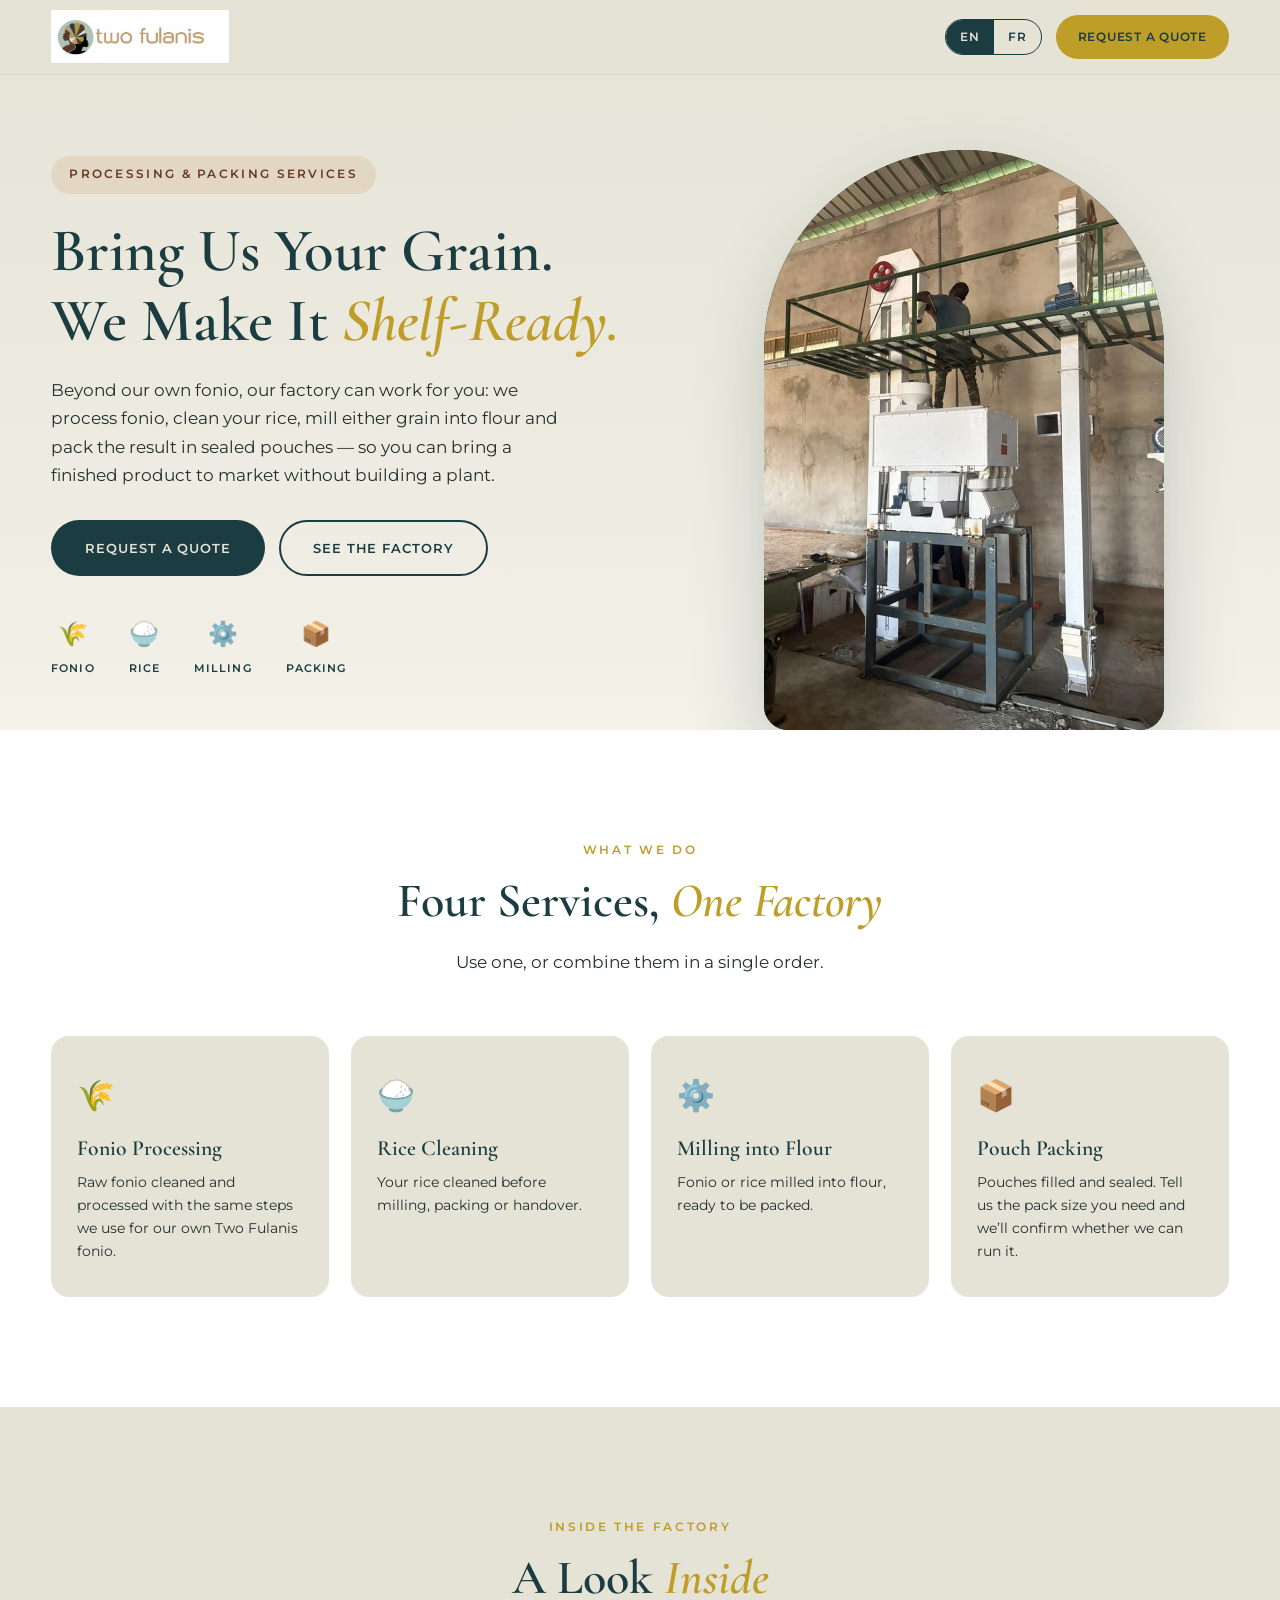
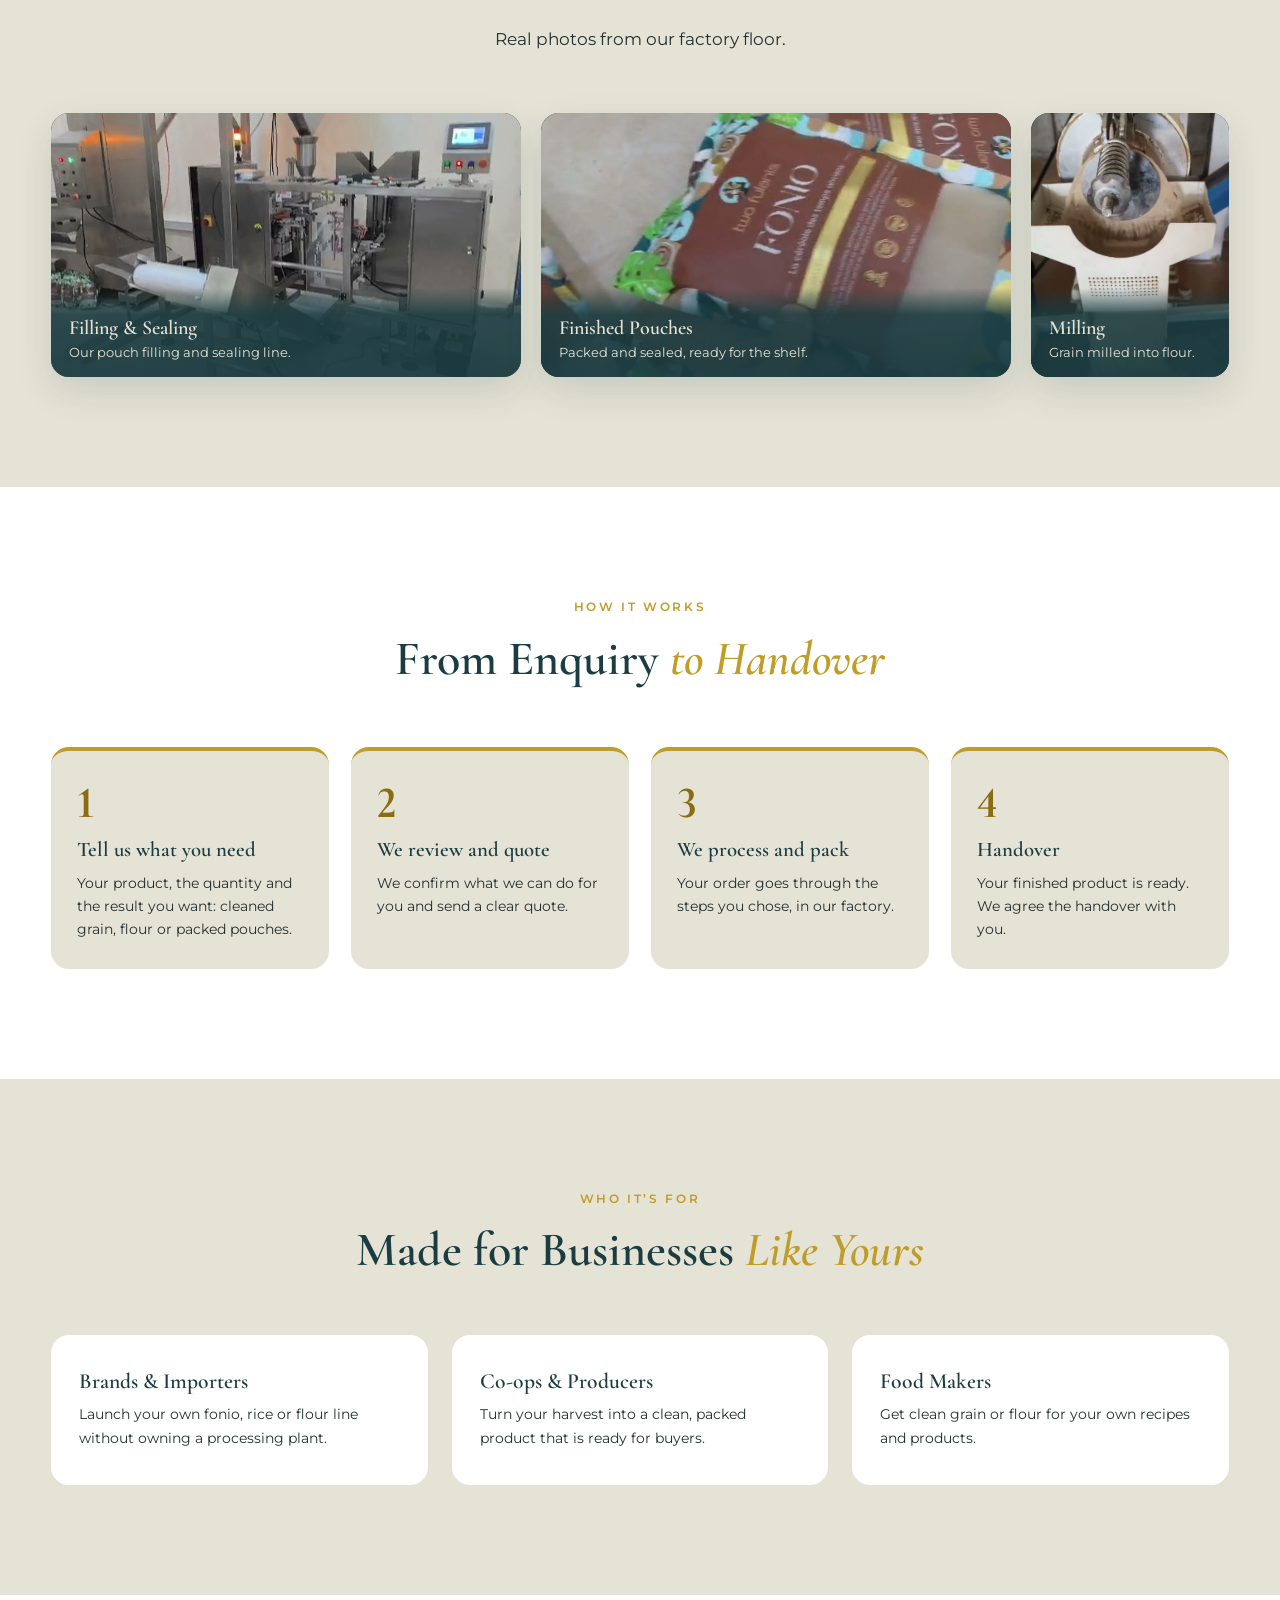
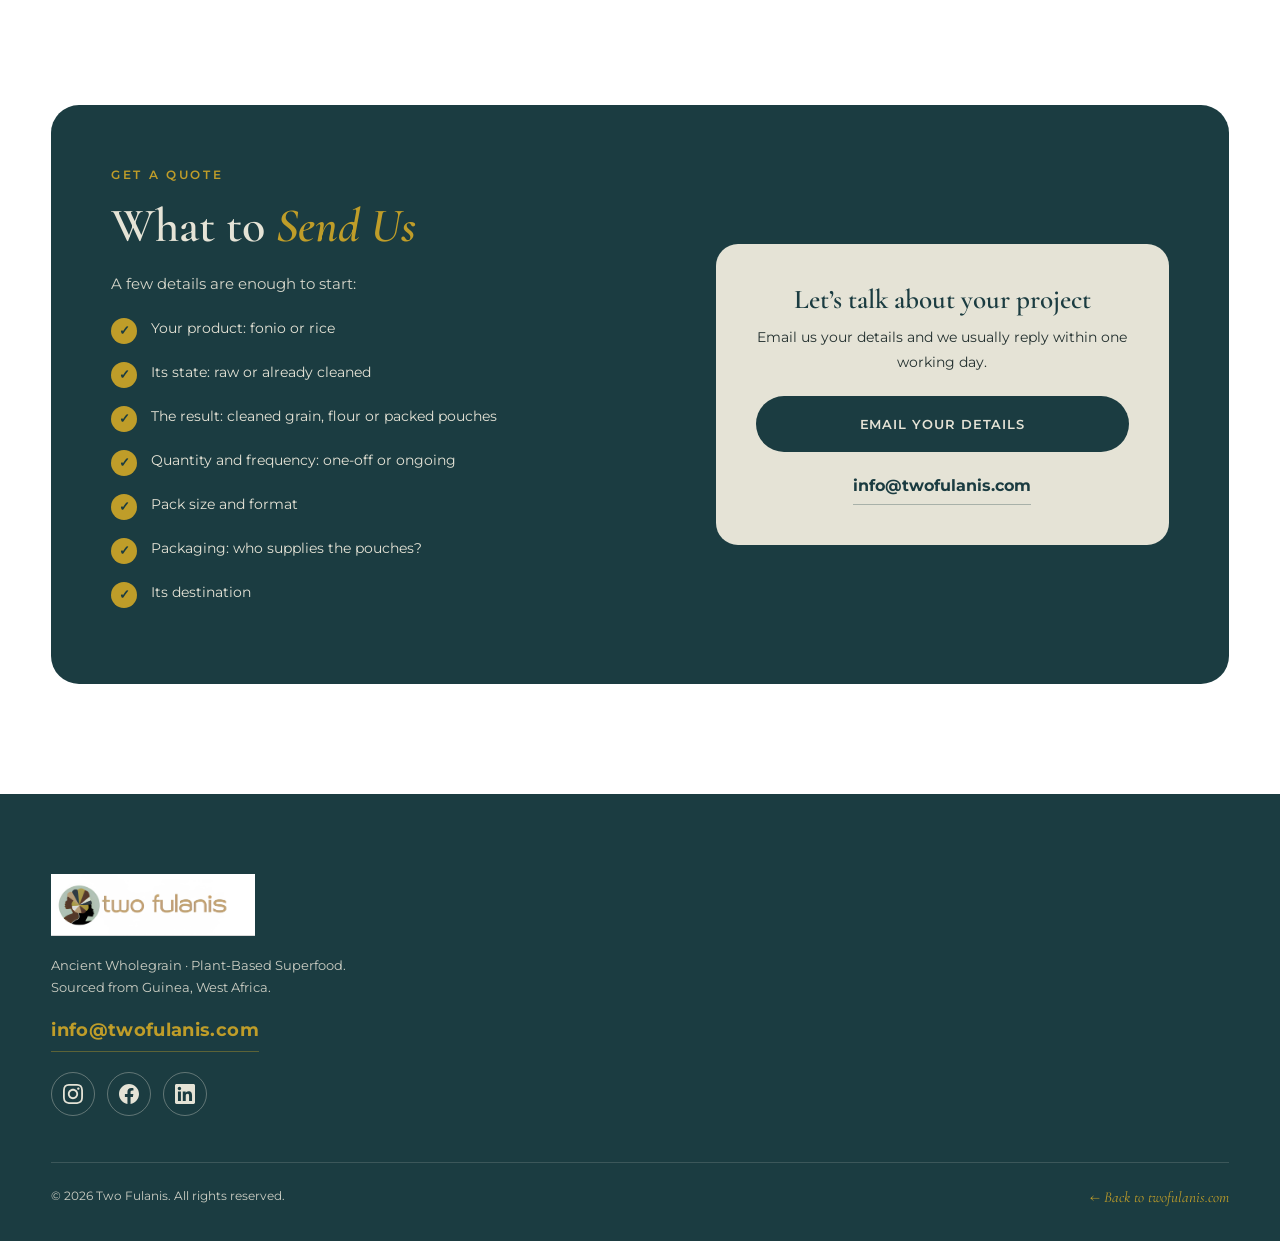
==== commit bfb2b582: "Proofread English, metric French recipes, fix desktop menu English (both pages and recipes): - Fix g" ====
--- a/contract-processing/index.html
+++ b/contract-processing/index.html
@@ -4,12 +4,12 @@
 <meta charset="UTF-8">
 <meta name="viewport" content="width=device-width, initial-scale=1.0">
 <title>Processing &amp; Packing Services — Two Fulanis</title>
-<meta name="description" content="Fonio processing, rice cleaning, milling into flour, and pouch packing at the Two Fulanis factory in Guinea.">
+<meta name="description" content="Fonio processing, rice cleaning, milling into flour and pouch packing at the Two Fulanis factory in Guinea.">
 <!-- Unlisted page: reachable only by direct link. Do not link it from the site, a sitemap or robots.txt. -->
 <meta name="robots" content="noindex, nofollow">
 <meta property="og:type" content="website">
 <meta property="og:title" content="Processing &amp; Packing Services — Two Fulanis">
-<meta property="og:description" content="We process fonio, clean rice, mill either into flour, and pack the result in sealed pouches.">
+<meta property="og:description" content="We process fonio, clean your rice, mill either grain into flour and pack the result in sealed pouches.">
 <meta property="og:url" content="https://twofulanis.com/contract-processing/">
 <meta property="og:image" content="https://twofulanis.com/images/factory-line.jpg">
 <link rel="preconnect" href="https://fonts.googleapis.com">
@@ -42,10 +42,10 @@
     <div class="hero-text">
       <span class="hero-tag" data-en="Processing &amp; Packing Services" data-fr="Transformation et conditionnement à façon">Processing &amp; Packing Services</span>
       <h1 data-en="Bring Us Your Grain. <br>We Make It <em><span class='nb'>Shelf-Ready.</span></em>" data-fr="Confiez-nous vos céréales. <br>Nous les rendons <em>prêtes à la vente.</em>">Bring Us Your Grain. <br>We Make It <em><span class='nb'>Shelf-Ready.</span></em></h1>
-      <p data-en="Beyond our own fonio, our factory can work for you: we process fonio, clean rice, mill either into flour, and pack the result in sealed pouches — so you can bring a finished product to market without building a plant." data-fr="En plus de notre propre fonio, notre usine peut travailler pour vous&nbsp;: nous transformons le fonio, nettoyons le riz, réduisons l'un ou l'autre en farine et conditionnons le produit en sachets scellés — pour que vous puissiez commercialiser un produit fini sans avoir à construire votre propre usine.">Beyond our own fonio, our factory can work for you: we process fonio, clean rice, mill either into flour, and pack the result in sealed pouches — so you can bring a finished product to market without building a plant.</p>
+      <p data-en="Beyond our own fonio, our factory can work for you: we process fonio, clean your rice, mill either grain into flour and pack the result in sealed pouches — so you can bring a finished product to market without building a plant." data-fr="En plus de notre propre fonio, notre usine peut travailler pour vous&nbsp;: nous transformons le fonio, nettoyons le riz, réduisons l’un ou l’autre en farine et conditionnons votre production en sachets scellés, pour que vous puissiez commercialiser un produit fini sans investir dans une unité de production.">Beyond our own fonio, our factory can work for you: we process fonio, clean your rice, mill either grain into flour and pack the result in sealed pouches — so you can bring a finished product to market without building a plant.</p>
       <div class="hero-btns">
         <a href="mailto:info@twofulanis.com" data-mail class="btn btn-primary" data-en="Request a Quote" data-fr="Demander un devis">Request a Quote</a>
-        <a href="#factory" class="btn btn-ghost" data-en="See the Factory" data-fr="Voir l'usine">See the Factory</a>
+        <a href="#factory" class="btn btn-ghost" data-en="See the Factory" data-fr="Voir l’usine">See the Factory</a>
       </div>
       <div class="hero-badges">
         <div class="hbadge"><div class="ico" aria-hidden="true">🌾</div><div class="lbl" data-en="Fonio" data-fr="Fonio">Fonio</div></div>
@@ -55,7 +55,7 @@
       </div>
     </div>
     <div class="hero-img">
-      <img class="hero-photo" src="/images/factory-line.jpg" alt="Grain processing machine and bucket elevators in the Two Fulanis factory" data-alt-fr="Machine de transformation des grains et élévateurs à godets dans l'usine Two Fulanis" width="810" height="1080" fetchpriority="high">
+      <img class="hero-photo" src="/images/factory-line.jpg" alt="Grain processing machine and bucket elevators in the Two Fulanis factory" data-alt-fr="Machine de transformation des grains et élévateurs à godets dans l’usine Two Fulanis" width="810" height="1080" fetchpriority="high">
     </div>
   </div>
 </section>
@@ -87,7 +87,7 @@
       <div class="why-card">
         <div class="ico" aria-hidden="true">📦</div>
         <h3 data-en="Pouch Packing" data-fr="Conditionnement en sachets">Pouch Packing</h3>
-        <p data-en="Pouches filled and sealed. Tell us the pack size you need and we'll confirm whether we can run it." data-fr="Sachets remplis et scellés. Indiquez-nous le format souhaité et nous vous confirmerons sa faisabilité.">Pouches filled and sealed. Tell us the pack size you need and we'll confirm whether we can run it.</p>
+        <p data-en="Pouches filled and sealed. Tell us the pack size you need and we’ll confirm whether we can run it." data-fr="Sachets remplis et scellés. Indiquez-nous le format souhaité et nous vous confirmerons sa faisabilité.">Pouches filled and sealed. Tell us the pack size you need and we’ll confirm whether we can run it.</p>
       </div>
     </div>
   </div>
@@ -97,13 +97,13 @@
 <section class="section factory" id="factory">
   <div class="container">
     <div class="why-head">
-      <p class="eyebrow" data-en="Inside the Factory" data-fr="Au cœur de l'usine">Inside the Factory</p>
+      <p class="eyebrow" data-en="Inside the Factory" data-fr="Au cœur de l’usine">Inside the Factory</p>
       <h2 data-en="A Look <em>Inside</em>" data-fr="Notre usine <em>en images</em>">A Look <em>Inside</em></h2>
-      <p class="lead" data-en="Real photos from our factory floor." data-fr="De vraies photos, prises dans notre usine.">Real photos from our factory floor.</p>
+      <p class="lead" data-en="Real photos from our factory floor." data-fr="De vraies photos prises dans notre usine.">Real photos from our factory floor.</p>
     </div>
     <div class="reel-row">
       <figure class="reel land">
-        <img src="/images/factory-pouch-line.jpg" alt="Pouch filling and sealing machine in the factory" data-alt-fr="Machine de remplissage et de scellage des sachets dans l'usine" width="640" height="360" loading="lazy" decoding="async">
+        <img src="/images/factory-pouch-line.jpg" alt="Pouch filling and sealing machine in the factory" data-alt-fr="Machine de remplissage et de scellage des sachets dans l’usine" width="640" height="360" loading="lazy" decoding="async">
         <figcaption>
           <strong data-en="Filling &amp; Sealing" data-fr="Remplissage et scellage">Filling &amp; Sealing</strong>
           <span data-en="Our pouch filling and sealing line." data-fr="Notre ligne de remplissage et de scellage des sachets.">Our pouch filling and sealing line.</span>
@@ -137,8 +137,8 @@
     <div class="steps">
       <div class="step-card">
         <div class="step-num" aria-hidden="true">1</div>
-        <h3 data-en="Tell us what you need" data-fr="Dites-nous ce qu'il vous faut">Tell us what you need</h3>
-        <p data-en="Your product, the quantity, and the result you want: cleaned grain, flour or packed pouches." data-fr="Votre produit, la quantité et le résultat souhaité&nbsp;: grain nettoyé, farine ou produit conditionné en sachets.">Your product, the quantity, and the result you want: cleaned grain, flour or packed pouches.</p>
+        <h3 data-en="Tell us what you need" data-fr="Dites-nous ce qu’il vous faut">Tell us what you need</h3>
+        <p data-en="Your product, the quantity and the result you want: cleaned grain, flour or packed pouches." data-fr="Votre produit, la quantité et le résultat souhaité&nbsp;: grain nettoyé, farine ou produit conditionné en sachets.">Your product, the quantity and the result you want: cleaned grain, flour or packed pouches.</p>
       </div>
       <div class="step-card">
         <div class="step-num" aria-hidden="true">2</div>
@@ -163,13 +163,13 @@
 <section class="section who" id="who">
   <div class="container">
     <div class="wholesale-head">
-      <p class="eyebrow" data-en="Who It's For" data-fr="Pour qui&nbsp;?">Who It's For</p>
-      <h2 data-en="Made for Businesses <em>Like Yours</em>" data-fr="Conçu pour des entreprises <em>comme la vôtre</em>">Made for Businesses <em>Like Yours</em></h2>
+      <p class="eyebrow" data-en="Who It’s For" data-fr="Pour qui&nbsp;?">Who It’s For</p>
+      <h2 data-en="Made for Businesses <em>Like Yours</em>" data-fr="Pensé pour les entreprises <em>comme la vôtre</em>">Made for Businesses <em>Like Yours</em></h2>
     </div>
     <div class="ws-grid">
       <div class="ws-card">
         <h3 data-en="Brands &amp; Importers" data-fr="Marques et importateurs">Brands &amp; Importers</h3>
-        <p data-en="Launch your own fonio, rice or flour line without owning a processing plant." data-fr="Lancez votre propre gamme de fonio, de riz ou de farine sans posséder d'usine de transformation.">Launch your own fonio, rice or flour line without owning a processing plant.</p>
+        <p data-en="Launch your own fonio, rice or flour line without owning a processing plant." data-fr="Lancez votre propre gamme de fonio, de riz ou de farine sans posséder d’usine de transformation.">Launch your own fonio, rice or flour line without owning a processing plant.</p>
       </div>
       <div class="ws-card">
         <h3 data-en="Co-ops &amp; Producers" data-fr="Coopératives et producteurs">Co-ops &amp; Producers</h3>
@@ -177,7 +177,7 @@
       </div>
       <div class="ws-card">
         <h3 data-en="Food Makers" data-fr="Entreprises agroalimentaires">Food Makers</h3>
-        <p data-en="Get clean grain or flour for your own recipes and products." data-fr="Obtenez des céréales nettoyées ou de la farine pour vos propres recettes et produits.">Get clean grain or flour for your own recipes and products.</p>
+        <p data-en="Get clean grain or flour for your own recipes and products." data-fr="Obtenez du grain nettoyé ou de la farine pour vos propres recettes et produits.">Get clean grain or flour for your own recipes and products.</p>
       </div>
     </div>
   </div>
@@ -193,16 +193,16 @@
         <p class="cta-intro" data-en="A few details are enough to start:" data-fr="Quelques informations suffisent pour commencer&nbsp;:">A few details are enough to start:</p>
         <ul class="impact-list">
           <li><span class="tick" aria-hidden="true">✓</span><span data-en="Your product: fonio or rice" data-fr="Votre produit&nbsp;: fonio ou riz">Your product: fonio or rice</span></li>
-          <li><span class="tick" aria-hidden="true">✓</span><span data-en="Its state: raw, or already cleaned" data-fr="Son état&nbsp;: brut ou déjà nettoyé">Its state: raw, or already cleaned</span></li>
+          <li><span class="tick" aria-hidden="true">✓</span><span data-en="Its state: raw or already cleaned" data-fr="Son état&nbsp;: brut ou déjà nettoyé">Its state: raw or already cleaned</span></li>
           <li><span class="tick" aria-hidden="true">✓</span><span data-en="The result: cleaned grain, flour or packed pouches" data-fr="Le résultat&nbsp;: grain nettoyé, farine ou produit conditionné en sachets">The result: cleaned grain, flour or packed pouches</span></li>
           <li><span class="tick" aria-hidden="true">✓</span><span data-en="Quantity and frequency: one-off or ongoing" data-fr="La quantité et la fréquence&nbsp;: commande ponctuelle ou régulière">Quantity and frequency: one-off or ongoing</span></li>
           <li><span class="tick" aria-hidden="true">✓</span><span data-en="Pack size and format" data-fr="Le format et le poids des sachets">Pack size and format</span></li>
-          <li><span class="tick" aria-hidden="true">✓</span><span data-en="Packaging: who supplies the pouches?" data-fr="L'emballage&nbsp;: qui fournit les sachets&nbsp;?">Packaging: who supplies the pouches?</span></li>
-          <li><span class="tick" aria-hidden="true">✓</span><span data-en="Where it is going" data-fr="La destination">Where it is going</span></li>
+          <li><span class="tick" aria-hidden="true">✓</span><span data-en="Packaging: who supplies the pouches?" data-fr="L’emballage&nbsp;: qui fournit les sachets&nbsp;?">Packaging: who supplies the pouches?</span></li>
+          <li><span class="tick" aria-hidden="true">✓</span><span data-en="Its destination" data-fr="La destination">Its destination</span></li>
         </ul>
       </div>
       <div class="cta-card">
-        <h3 data-en="Let's talk about your project" data-fr="Parlons de votre projet">Let's talk about your project</h3>
+        <h3 data-en="Let’s talk about your project" data-fr="Parlons de votre projet">Let’s talk about your project</h3>
         <p data-en="Email us your details and we usually reply within one working day." data-fr="Envoyez-nous ces informations par e-mail&nbsp;: nous répondons en général sous un jour ouvré.">Email us your details and we usually reply within one working day.</p>
         <a href="mailto:info@twofulanis.com" data-mail class="btn btn-primary" data-en="Email Your Details" data-fr="Envoyer ma demande">Email Your Details</a>
         <a href="mailto:info@twofulanis.com" data-mail class="cta-email">info@twofulanis.com</a>
@@ -219,7 +219,7 @@
     <div class="pfoot">
       <div>
         <img src="/images/img_01.png" alt="Two Fulanis">
-        <p data-en="Ancient Wholegrain · Plant-Based Superfood. <br>Sourced from Guinea, West Africa." data-fr="Grain Entier Ancien · Superaliment Végétal. <br>Sourcé en Guinée, Afrique de l'Ouest.">Ancient Wholegrain · Plant-Based Superfood. <br>Sourced from Guinea, West Africa.</p>
+        <p data-en="Ancient Wholegrain · Plant-Based Superfood. <br>Sourced from Guinea, West Africa." data-fr="Céréale complète ancestrale · Superaliment végétal. <br>Origine&nbsp;: Guinée, Afrique de l’Ouest.">Ancient Wholegrain · Plant-Based Superfood. <br>Sourced from Guinea, West Africa.</p>
         <p><a href="mailto:info@twofulanis.com" class="footer-email">info@twofulanis.com</a></p>
         <div class="footer-social">
           <a href="https://www.instagram.com/two_fulanis" target="_blank" rel="noopener noreferrer" aria-label="Instagram">
--- a/style.css
+++ b/style.css
@@ -28,9 +28,10 @@
 .nav{position:fixed;top:0;left:0;right:0;z-index:1000;background:rgba(229,227,214,.94);backdrop-filter:blur(10px);border-bottom:1px solid rgba(27,60,65,.08);transition:box-shadow .3s;}
 .nav.scrolled{box-shadow:0 4px 24px rgba(27,60,65,.1);}
 .nav-inner{display:flex;align-items:center;justify-content:space-between;gap:18px;padding:10px 0;}
-.nav-logo img{height:54px;width:auto;}
-.nav-links{display:flex;gap:26px;list-style:none;align-items:center;}
-.nav-links a{font-size:.8rem;font-weight:500;letter-spacing:.06em;text-transform:uppercase;color:var(--teal);transition:color .2s;padding:8px 0;}
+.nav-logo{min-width:0;}
+.nav-logo img{height:54px;width:auto;max-width:100%;object-fit:contain;object-position:left center;}
+.nav-links{display:flex;gap:19px;list-style:none;align-items:center;}
+.nav-links a{font-size:.8rem;font-weight:500;letter-spacing:.06em;text-transform:uppercase;color:var(--teal);transition:color .2s;padding:8px 0;white-space:nowrap;}
 .nav-links a:hover{color:var(--gold);}
 .nav-right{display:flex;align-items:center;gap:14px;}
 .lang-toggle{display:flex;border:1.5px solid var(--teal);border-radius:30px;overflow:hidden;}
@@ -233,6 +234,15 @@
 .footer-bottom .tag{font-family:var(--display);font-style:italic;color:var(--gold);font-size:.95rem;}
 
 /* ===== RESPONSIVE ===== */
+/* The full menu needs about 1200px: tighten it on smaller laptops, switch to the burger menu below that */
+@media (max-width:1260px){
+  .nav-links{gap:15px;}
+  .nav-links a{font-size:.74rem;letter-spacing:.04em;}
+}
+@media (max-width:1200px){
+  .nav-links{display:none;}
+  .burger{display:flex;}
+}
 @media (max-width:1024px){
   .farm-grid,.why-grid{grid-template-columns:repeat(2,1fr);}
   .recipes-grid{grid-template-columns:repeat(2,1fr);}
